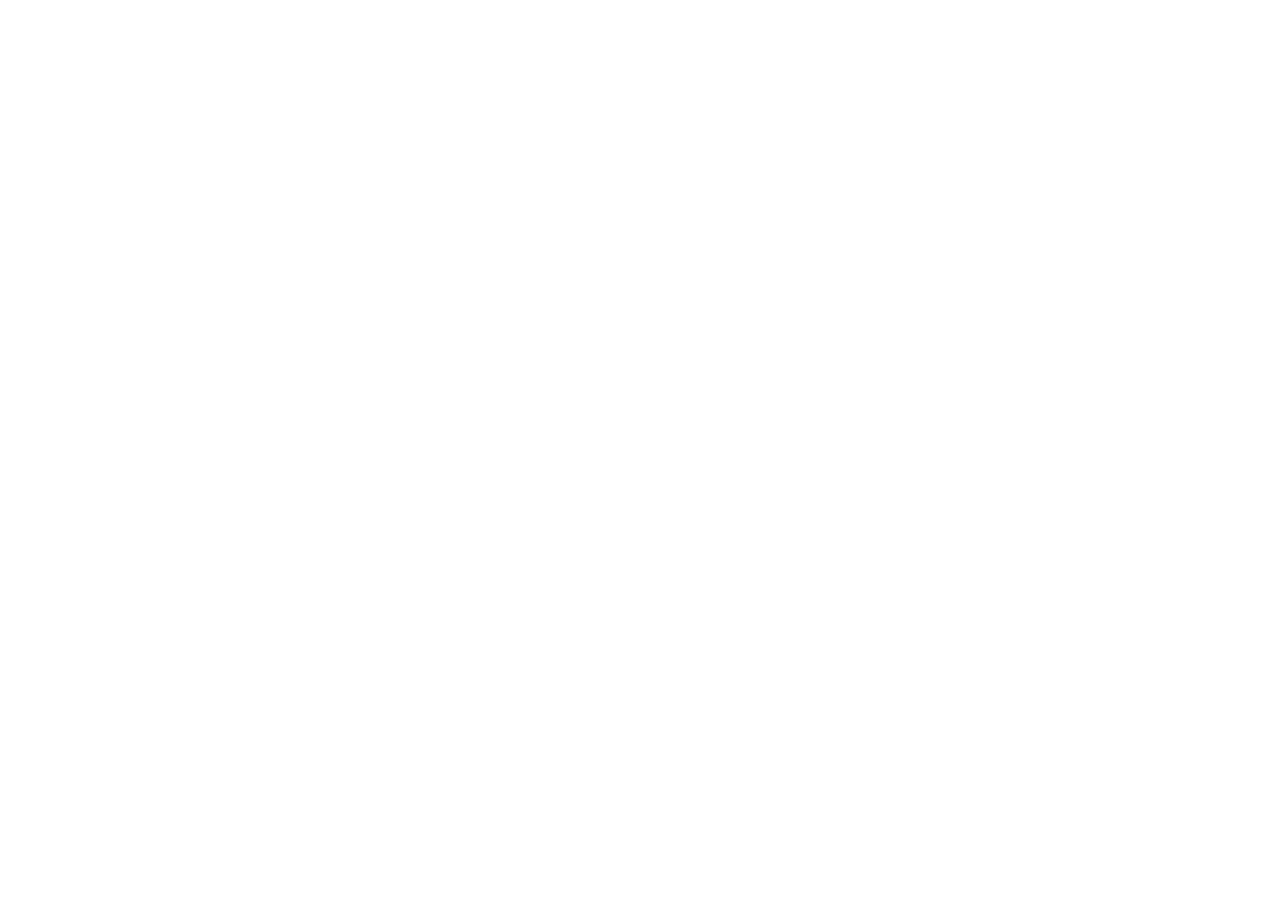
==== index.html @ b37074ed "Update index.html" ====
<!DOCTYPE html>
<html lang="en">
<head>
    <meta charset="UTF-8">
    <meta name="viewport" content="width=device-width, initial-scale=1.0">
    <title>Artistic Allure</title>
</head>
<body>
    
</body>
</html>
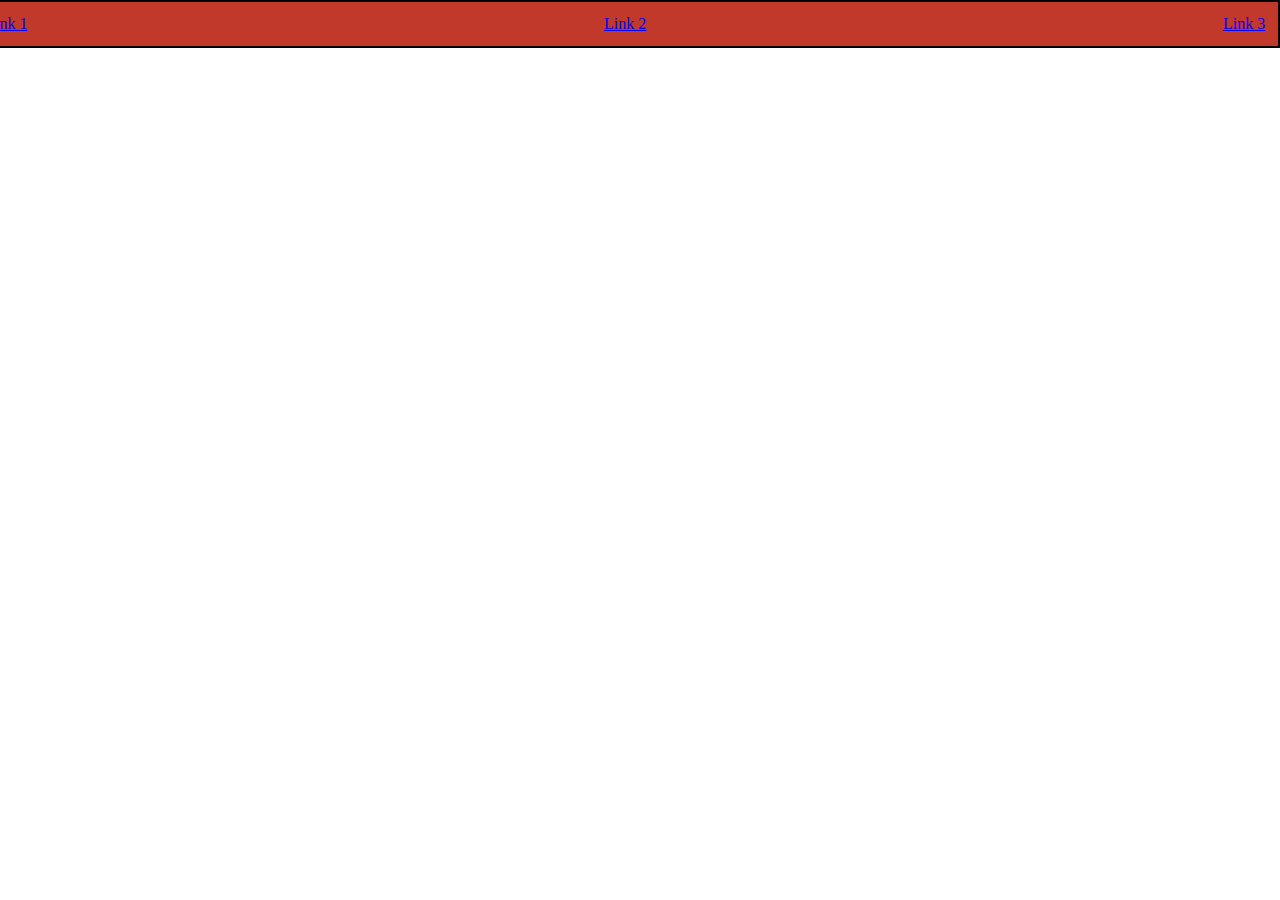
==== commit f92b3987: "La till fixed nav" ====
--- a/index.html
+++ b/index.html
@@ -3,9 +3,21 @@
 <head>
     <meta charset="UTF-8">
     <meta name="viewport" content="width=device-width, initial-scale=1.0">
+
+    <link rel="stylesheet" href="css/style.css">
+
+
+
     <title>Artistic Allure</title>
 </head>
+
 <body>
-    
+        <div id="mainnav">
+            <nav>
+                <a href="#section1">Link 1</a>
+                <a href="#section2">Link 2</a>
+                <a href="#section3">Link 3</a>
+            </nav>
+        </div>
 </body>
 </html>--- a/css/style.css
+++ b/css/style.css
@@ -0,0 +1,29 @@
+
+/* main color is #c0392b */
+
+:root {
+    --maincolor: #c0392b
+}
+
+#mainnav {
+    display: flex;
+    position: fixed;
+    top: 0;
+    right: 0;
+    width: 100%;
+
+    padding: 0.8rem; 
+    background-color: var(--maincolor);
+    border: 2px solid black;
+
+}
+
+nav {
+    display: flex;
+    flex-direction: row;
+    justify-content: space-between;
+    align-items: center;
+
+    width : 100%;
+}
+
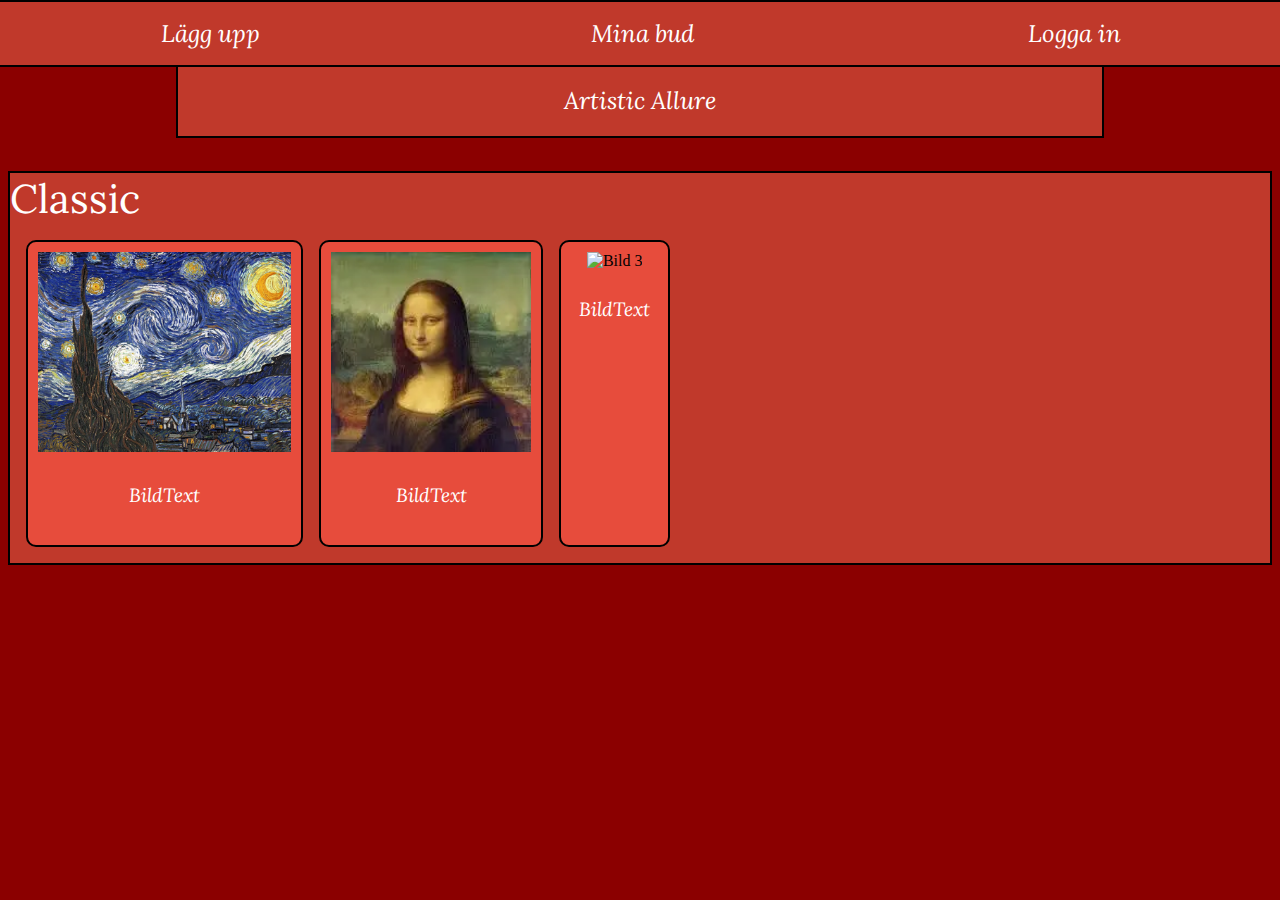
==== commit 98f346d2: "04/12-24" ====
--- a/index.html
+++ b/index.html
@@ -5,19 +5,43 @@
     <meta name="viewport" content="width=device-width, initial-scale=1.0">
 
     <link rel="stylesheet" href="css/style.css">
+    <link rel="preconnect" href="https://fonts.googleapis.com">
+    <link rel="preconnect" href="https://fonts.gstatic.com" crossorigin>
+    <link href="https://fonts.googleapis.com/css2?family=Lora:ital,wght@0,400..700;1,400..700&family=Nosifer&family=Rubik+Wet+Paint&display=swap" rel="stylesheet">
+    <title>Artistic Allure</title>
 
-
-
-    <title>Artistic Allure</title>
 </head>
 
 <body>
-        <div id="mainnav">
-            <nav>
-                <a href="#section1">Link 1</a>
-                <a href="#section2">Link 2</a>
-                <a href="#section3">Link 3</a>
-            </nav>
+    <div id="mainnav">
+        <nav>
+            <button onclick="href='#section1'"><em>Lägg upp</em></button>
+            <button onclick="href='#section2'"><em>Mina bud</em></button>
+            <button onclick="href='#section3'"><em>Logga in</em></button>
+        </nav>
+    </div>
+
+    <div id="headermain">
+        <h1><em>Artistic Allure</em></h1>
+    </div>
+
+
+    <h2 class="picture-category">Classic</h2>
+    <div class="picture-flex">
+        <div class="picture-item">
+            <img src="img/thestarrynight.webp" alt="Bild 1">
+            <p><em>BildText</em></p>
         </div>
+        <div class="picture-item">
+            <img src="img/monalisa.webp" alt="Bild 2">
+            <p><em>BildText</em></p>
+        </div>
+        <div class="picture-item">
+            <img src="image3.jpg" alt="Bild 3">
+            <p><em>BildText</em></p>
+        </div>
+
+
+    </div>
 </body>
-</html>+</html>
--- a/css/style.css
+++ b/css/style.css
@@ -1,29 +1,117 @@
-
 /* main color is #c0392b */
 
 :root {
-    --maincolor: #c0392b
+    --maincolor: #c0392b;
 }
 
 #mainnav {
-    display: flex;
     position: fixed;
     top: 0;
     right: 0;
+    left: 0;
     width: 100%;
-
-    padding: 0.8rem; 
-    background-color: var(--maincolor);
     border: 2px solid black;
-
 }
 
+
 nav {
-    display: flex;
-    flex-direction: row;
-    justify-content: space-between;
+    display: grid;
+    grid-template-columns: repeat(3, 1fr); 
+    gap: 1rem;
+    justify-items: center;
     align-items: center;
-
-    width : 100%;
+    width: 100%;
 }
 
+body {
+    background-color: darkred;
+}
+
+button {
+    background-color: #c0392b;
+    color: white;
+    padding: 1rem; 
+    font-size: 1.5rem;
+    border: none;
+    transition: background-color 0.3s;
+    width: 110%; 
+    font-family: "Lora", serif;
+    font-optical-sizing: auto;
+    font-weight: 400;
+    font-style: normal;
+}
+
+
+button:hover {
+    background-color: #e74c3c;
+}
+
+button:focus {
+    outline: none;
+}
+
+#headermain {
+    padding-top: 4.35%;
+}
+
+h1 {
+    background-color: var(--maincolor);
+    width: 70%;
+    height: 25%;
+    margin: 0 auto; 
+    padding: 20px;
+    color: white;
+    text-align: center;
+    font-size: 1.5rem;
+    border: 2px solid black ;
+    font-family: "Lora", serif;
+    font-optical-sizing: auto;
+    font-weight: 400;
+    font-style: normal;
+}
+
+.picture-flex {
+    display: flex;
+    overflow-x: auto;
+    gap: 1rem;
+    padding: 1rem;
+    background-color: var(--maincolor);
+    border: 2px solid black ;
+    border-top: 0;
+}
+
+.picture-item {
+    background-color: #e74c3c;
+    border: 2px solid black;
+    border-radius: 10px;
+    overflow: hidden;
+    text-align: center;
+    padding: 10px;
+}
+
+.picture-item img {
+    width: 100%;
+    height: 200px;
+    max-height: 200px;  /* Optional: limits the max height */
+}
+
+.picture-item p {
+    padding: 0.5rem;
+    font-size: 1.2rem;
+    font-family: "Lora", serif;
+    font-weight: 400;
+    color: white;
+}
+
+.picture-category {
+    text-align: left;
+    font-family: "Lora", serif;
+    font-optical-sizing: auto;
+    font-weight: 400;
+    font-size: 2.5rem;
+    color: white;
+    background-color: #c0392b;
+    border: 2px solid black;
+    border-bottom: 0;
+    margin-bottom: 0;
+}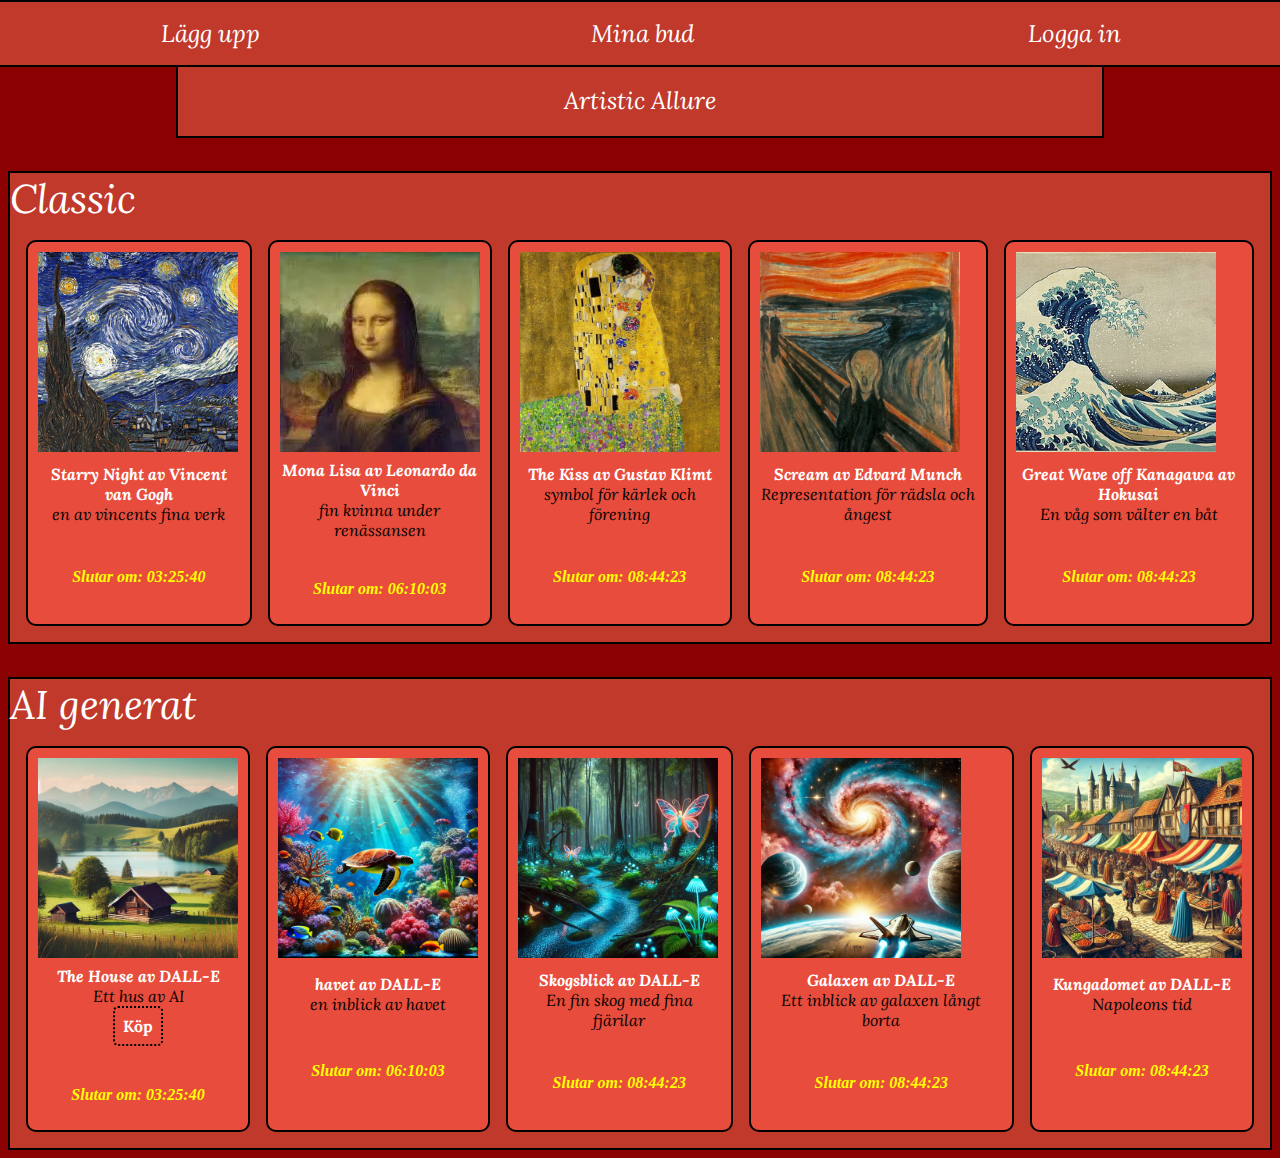
==== commit 5255b4e2: "11/12-24" ====
--- a/index.html
+++ b/index.html
@@ -26,22 +26,130 @@
     </div>
 
 
-    <h2 class="picture-category">Classic</h2>
+    <h2 class="picture-category"><em>Classic</em></h2>
     <div class="picture-flex">
         <div class="picture-item">
-            <img src="img/thestarrynight.webp" alt="Bild 1">
-            <p><em>BildText</em></p>
+            <img src="img/thestarrynight.webp" alt="The Starry Night">
+            <div class="text-container">
+                <div class="description"><em>Starry Night av Vincent van Gogh</em></div>
+                <div class="image-description">
+                    <em>en av vincents fina verk</em>
+                </div>
+            </div>
+            <div class="timer"><em>Slutar om: 03:25:40</em></div>
         </div>
+
         <div class="picture-item">
-            <img src="img/monalisa.webp" alt="Bild 2">
-            <p><em>BildText</em></p>
+            <img src="img/monalisa.webp" alt="Mona Lisa">
+            <div class="text-container">
+                <div class="description"><em>Mona Lisa av Leonardo da Vinci</em></div>
+                <div class="image-description">
+                    <em>fin kvinna under renässansen</em>
+                </div>
+            </div>
+            <div class="timer"><em>Slutar om: 06:10:03</em></div>
         </div>
+
         <div class="picture-item">
-            <img src="image3.jpg" alt="Bild 3">
-            <p><em>BildText</em></p>
+            <img src="img/kissgustavklimt.jpg" alt="Kiss Klimt">
+            <div class="text-container">
+                <div class="description"><em>The Kiss av Gustav Klimt</em></div>
+                <div class="image-description">
+                    <em>symbol för kärlek och förening</em>
+                </div>
+            </div>
+            <div class="timer"><em>Slutar om: 08:44:23</em></div>
+        </div>
+
+        <div class="picture-item">
+            <img src="img/screambild.jpg" alt="Scream Edvard">
+            <div class="text-container">
+                <div class="description"><em>Scream av Edvard Munch</em></div>
+                <div class="image-description">
+                    <em>Representation för rädsla och ångest</em>
+                </div>
+            </div>
+            <div class="timer"><em>Slutar om: 08:44:23</em></div>
+        </div>
+
+        <div class="picture-item">
+            <img src="img/Great_Wave_off_Kanagawa2.jpg" alt="wave">
+            <div class="text-container">
+                <div class="description"><em>Great Wave off Kanagawa av Hokusai</em></div>
+                <div class="image-description">
+                    <em>En våg som välter en båt</em>
+                </div>
+            </div>
+            <div class="timer"><em>Slutar om: 08:44:23</em></div>
         </div>
 
 
+
     </div>
+
+    <h2 class="picture-category"><em>AI generat</em></h2>
+
+    <div class="picture-flex">
+        <div class="picture-item">
+            <img src="img/housegpt.webp" alt="house">
+            <div class="text-container">
+                <div class="description"><em>The House av DALL-E</em></div>
+                <div class="image-description">
+                    <em>Ett hus av AI</em>
+                </div>
+                <button class="buy-button">Köp</button>
+
+            </div>
+            <div class="timer"><em>Slutar om: 03:25:40</em></div>
+        </div>
+
+        <div class="picture-item">
+            <img src="img/seagpt.webp" alt="Mona Lisa">
+            <div class="text-container">
+                <div class="description"><em>havet av DALL-E</em></div>
+                <div class="image-description">
+                    <em>en inblick av havet</em>
+                </div>
+            </div>
+            <div class="timer"><em>Slutar om: 06:10:03</em></div>
+        </div>
+
+        <div class="picture-item">
+            <img src="img/skogen.webp" alt="Kiss Klimt">
+            <div class="text-container">
+                <div class="description"><em>Skogsblick av DALL-E</em></div>
+                <div class="image-description">
+                    <em>En fin skog med fina fjärilar</em>
+                </div>
+            </div>
+            <div class="timer"><em>Slutar om: 08:44:23</em></div>
+        </div>
+
+        <div class="picture-item">
+            <img src="img/galaxen.webp" alt="Scream Edvard">
+            <div class="text-container">
+                <div class="description"><em>Galaxen av DALL-E</em></div>
+                <div class="image-description">
+                    <em>Ett inblick av galaxen långt borta</em>
+                </div>
+            </div>
+            <div class="timer"><em>Slutar om: 08:44:23</em></div>
+        </div>
+
+        <div class="picture-item">
+            <img src="img/medieval.webp" alt="wave">
+            <div class="text-container">
+                <div class="description"><em>Kungadomet av DALL-E</em></div>
+                <div class="image-description">
+                    <em>Napoleons tid</em>
+                </div>
+            </div>
+            <div class="timer"><em>Slutar om: 08:44:23</em></div>
+        </div>
+
+
+
+    </div>    
+
 </body>
 </html>
--- a/css/style.css
+++ b/css/style.css
@@ -27,8 +27,8 @@
     background-color: darkred;
 }
 
-button {
-    background-color: #c0392b;
+nav button {
+    background-color: var(--maincolor);
     color: white;
     padding: 1rem; 
     font-size: 1.5rem;
@@ -42,11 +42,11 @@
 }
 
 
-button:hover {
+nav button:hover {
     background-color: #e74c3c;
 }
 
-button:focus {
+nav button:focus {
     outline: none;
 }
 
@@ -72,7 +72,6 @@
 
 .picture-flex {
     display: flex;
-    overflow-x: auto;
     gap: 1rem;
     padding: 1rem;
     background-color: var(--maincolor);
@@ -81,18 +80,22 @@
 }
 
 .picture-item {
+    display: grid;
+    grid-template-rows: auto auto auto auto auto; /* 5 rows for img, description, image-description, buy-button, timer */
+    gap: 0.5rem; /* Space between items if needed */
     background-color: #e74c3c;
     border: 2px solid black;
     border-radius: 10px;
-    overflow: hidden;
     text-align: center;
     padding: 10px;
 }
 
+
 .picture-item img {
-    width: 100%;
+    width: 200px;
     height: 200px;
-    max-height: 200px;  /* Optional: limits the max height */
+    max-height: 200px; 
+    object-fit: cover;
 }
 
 .picture-item p {
@@ -110,8 +113,55 @@
     font-weight: 400;
     font-size: 2.5rem;
     color: white;
-    background-color: #c0392b;
+    background-color: var(--maincolor);
     border: 2px solid black;
     border-bottom: 0;
     margin-bottom: 0;
+}
+
+.image-description {
+    text-align: center;
+    overflow: hidden;
+    color: black;
+    font-family: "Lora", serif;
+    font-weight: 400;
+    font-size: 1rem;
+}
+
+.description {
+    text-align: center;
+    color: white;
+    font-family: "Lora", serif;
+    font-weight: 700;
+    word-wrap: break-word;
+}
+
+
+.text-container {
+    padding-bottom: 2rem;
+}
+
+.timer {
+    text-align: center;
+    font-weight: bold;
+    margin-bottom: 0.5;
+    color: yellow; 
+}
+
+.buy-button {
+    display: inline-block;
+    background-color: #e74c3c;
+    color: white;
+    border: 2px dotted black;
+    border-radius: 5px;
+    padding: 0.5rem 0.5rem;
+    font-family: "Lora", serif;
+    font-weight: 700;
+    font-size: 1rem;
+    cursor: pointer;
+    margin: 5 5;
+    transition: background-color 0.3s;
+}
+.buy-button:hover {
+    background-color: var(--maincolor); 
 }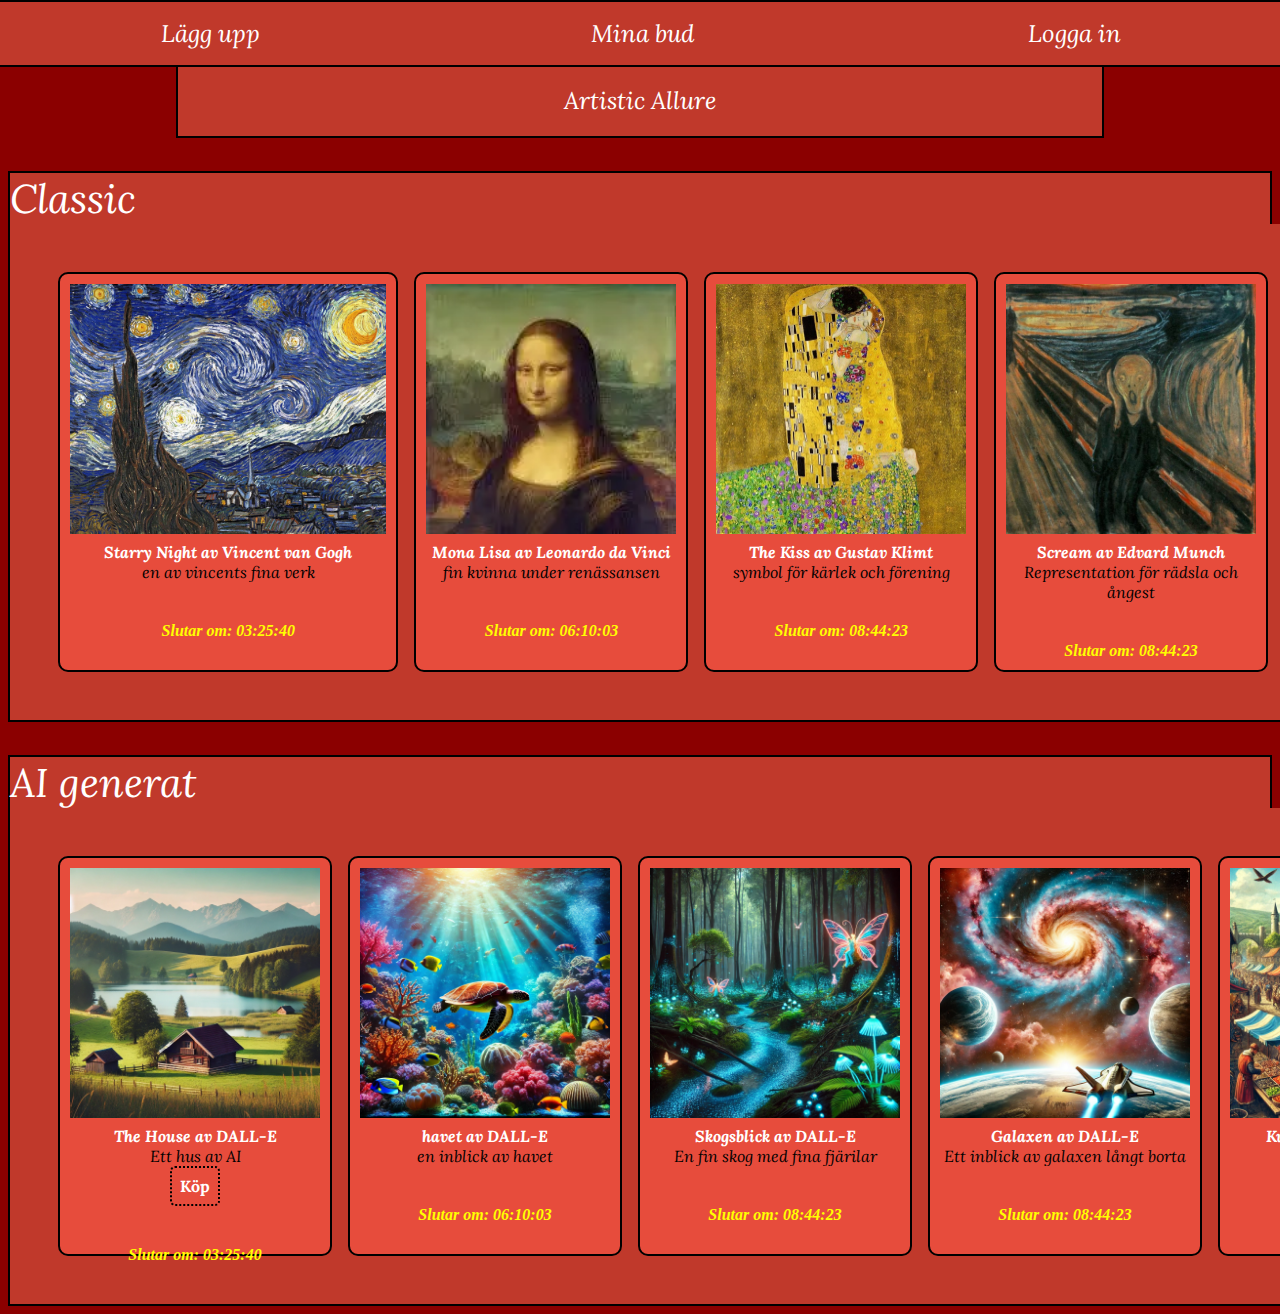
==== commit a75457cd: "12/12-24" ====
--- a/index.html
+++ b/index.html
@@ -28,6 +28,7 @@
 
     <h2 class="picture-category"><em>Classic</em></h2>
     <div class="picture-flex">
+
         <div class="picture-item">
             <img src="img/thestarrynight.webp" alt="The Starry Night">
             <div class="text-container">
@@ -62,7 +63,7 @@
         </div>
 
         <div class="picture-item">
-            <img src="img/screambild.jpg" alt="Scream Edvard">
+            <img src="img/screambild.png" alt="Scream Edvard">
             <div class="text-container">
                 <div class="description"><em>Scream av Edvard Munch</em></div>
                 <div class="image-description">
@@ -73,7 +74,7 @@
         </div>
 
         <div class="picture-item">
-            <img src="img/Great_Wave_off_Kanagawa2.jpg" alt="wave">
+            <img src="img/Great_Wave_off_Kanagawa2.png" alt="wave">
             <div class="text-container">
                 <div class="description"><em>Great Wave off Kanagawa av Hokusai</em></div>
                 <div class="image-description">
--- a/css/style.css
+++ b/css/style.css
@@ -73,28 +73,28 @@
 .picture-flex {
     display: flex;
     gap: 1rem;
-    padding: 1rem;
+    padding: 3rem;
     background-color: var(--maincolor);
     border: 2px solid black ;
     border-top: 0;
+    width: 100%;
 }
 
 .picture-item {
     display: grid;
-    grid-template-rows: auto auto auto auto auto; /* 5 rows for img, description, image-description, buy-button, timer */
+    grid-template-rows: repeat(5,1fr); /* 5 rows for img, description, image-description, buy-button, timer */
     gap: 0.5rem; /* Space between items if needed */
     background-color: #e74c3c;
     border: 2px solid black;
     border-radius: 10px;
     text-align: center;
     padding: 10px;
+    height: 23.5rem
 }
 
 
 .picture-item img {
-    width: 200px;
-    height: 200px;
-    max-height: 200px; 
+    height: 250px;
     object-fit: cover;
 }
 
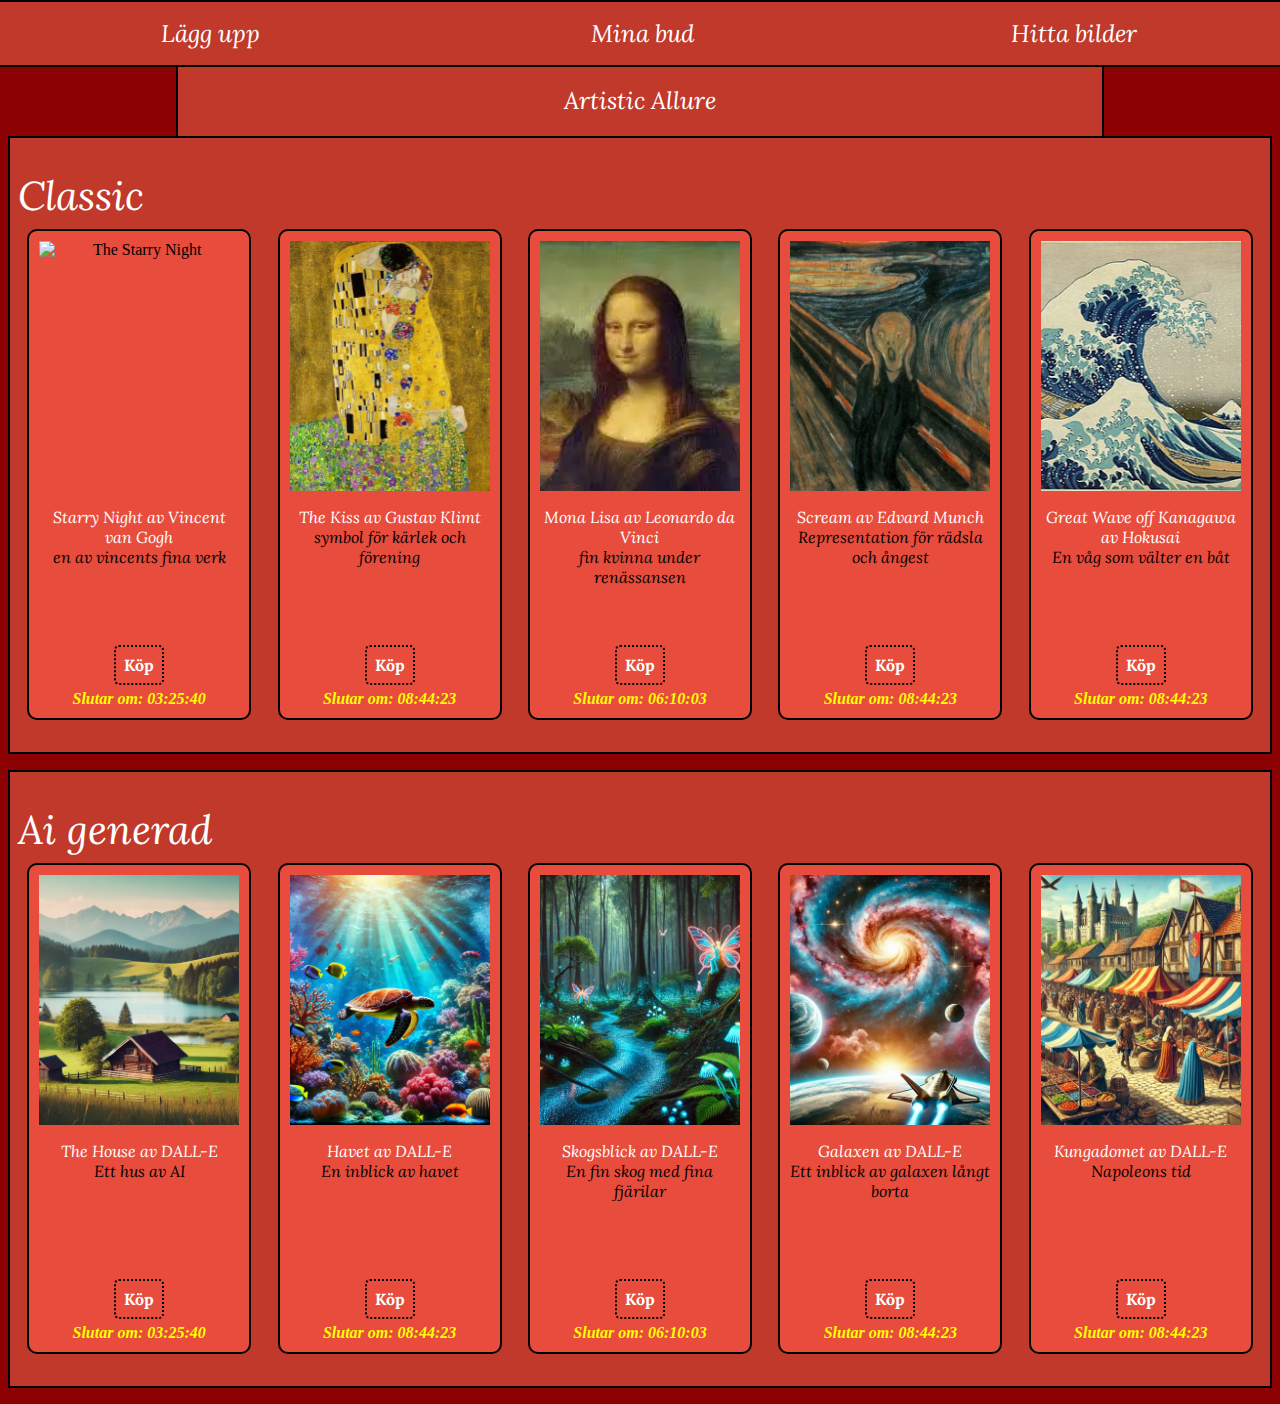
==== commit 13a1789c: "08/1-25" ====
--- a/index.html
+++ b/index.html
@@ -3,154 +3,142 @@
 <head>
     <meta charset="UTF-8">
     <meta name="viewport" content="width=device-width, initial-scale=1.0">
-
     <link rel="stylesheet" href="css/style.css">
     <link rel="preconnect" href="https://fonts.googleapis.com">
     <link rel="preconnect" href="https://fonts.gstatic.com" crossorigin>
     <link href="https://fonts.googleapis.com/css2?family=Lora:ital,wght@0,400..700;1,400..700&family=Nosifer&family=Rubik+Wet+Paint&display=swap" rel="stylesheet">
     <title>Artistic Allure</title>
-
 </head>
-
 <body>
     <div id="mainnav">
         <nav>
-            <button onclick="href='#section1'"><em>Lägg upp</em></button>
+            <button onclick="location.href='lagguppbild.html'"><em>Lägg upp</em></button>
             <button onclick="href='#section2'"><em>Mina bud</em></button>
-            <button onclick="href='#section3'"><em>Logga in</em></button>
+            <button onclick="location.href='index.html'"><em>Hitta bilder</em></button>
         </nav>
     </div>
-
     <div id="headermain">
-        <h1><em>Artistic Allure</em></h1>
+        <h1 class="byeborderbottom"><em>Artistic Allure</em></h1>
     </div>
-
-
-    <h2 class="picture-category"><em>Classic</em></h2>
-    <div class="picture-flex">
-
-        <div class="picture-item">
-            <img src="img/thestarrynight.webp" alt="The Starry Night">
-            <div class="text-container">
-                <div class="description"><em>Starry Night av Vincent van Gogh</em></div>
-                <div class="image-description">
-                    <em>en av vincents fina verk</em>
+    <div class="image-box">
+        <h2><em>Classic</em></h2>
+        <div class="image-columns">
+            <div class="image-column">
+                <img src="img/thestarrynight.png" alt="The Starry Night">
+                <div class="text-container">
+                    <div class="description"><em>Starry Night av Vincent van Gogh</em></div>
+                    <div class="image-description"><em>en av vincents fina verk</em></div>
+                </div>
+                <div class="column-footer">
+                    <button onclick="location.href='kopbild.html'" class="buy-button">Köp</button>
+                    <div class="timer"><em>Slutar om: 03:25:40</em></div>
                 </div>
             </div>
-            <div class="timer"><em>Slutar om: 03:25:40</em></div>
-        </div>
-
-        <div class="picture-item">
-            <img src="img/monalisa.webp" alt="Mona Lisa">
-            <div class="text-container">
-                <div class="description"><em>Mona Lisa av Leonardo da Vinci</em></div>
-                <div class="image-description">
-                    <em>fin kvinna under renässansen</em>
+            <div class="image-column">
+                <img src="img/kissgustavklimt.jpg" alt="Kiss Klimt">
+                <div class="text-container">
+                    <div class="description"><em>The Kiss av Gustav Klimt</em></div>
+                    <div class="image-description"><em>symbol för kärlek och förening</em></div>
+                </div>
+                <div class="column-footer">
+                    <button onclick="location.href='kopbild.html'" class="buy-button">Köp</button>
+                    <div class="timer"><em>Slutar om: 08:44:23</em></div>
                 </div>
             </div>
-            <div class="timer"><em>Slutar om: 06:10:03</em></div>
-        </div>
-
-        <div class="picture-item">
-            <img src="img/kissgustavklimt.jpg" alt="Kiss Klimt">
-            <div class="text-container">
-                <div class="description"><em>The Kiss av Gustav Klimt</em></div>
-                <div class="image-description">
-                    <em>symbol för kärlek och förening</em>
+            <div class="image-column">
+                <img src="img/monalisa.webp" alt="Mona Lisa">
+                <div class="text-container">
+                    <div class="description"><em>Mona Lisa av Leonardo da Vinci</em></div>
+                    <div class="image-description"><em>fin kvinna under renässansen</em></div>
+                </div>
+                <div class="column-footer">
+                    <button onclick="location.href='kopbild.html'" class="buy-button">Köp</button>
+                    <div class="timer"><em>Slutar om: 06:10:03</em></div>
                 </div>
             </div>
-            <div class="timer"><em>Slutar om: 08:44:23</em></div>
-        </div>
-
-        <div class="picture-item">
-            <img src="img/screambild.png" alt="Scream Edvard">
-            <div class="text-container">
-                <div class="description"><em>Scream av Edvard Munch</em></div>
-                <div class="image-description">
-                    <em>Representation för rädsla och ångest</em>
+            <div class="image-column">
+                <img src="img/screambild.png" alt="Scream Edvard">
+                <div class="text-container">
+                    <div class="description"><em>Scream av Edvard Munch</em></div>
+                    <div class="image-description"><em>Representation för rädsla och ångest</em></div>
+                </div>
+                <div class="column-footer">
+                    <button onclick="location.href='kopbild.html'" class="buy-button">Köp</button>
+                    <div class="timer"><em>Slutar om: 08:44:23</em></div>
                 </div>
             </div>
-            <div class="timer"><em>Slutar om: 08:44:23</em></div>
-        </div>
-
-        <div class="picture-item">
-            <img src="img/Great_Wave_off_Kanagawa2.png" alt="wave">
-            <div class="text-container">
-                <div class="description"><em>Great Wave off Kanagawa av Hokusai</em></div>
-                <div class="image-description">
-                    <em>En våg som välter en båt</em>
+            <div class="image-column">
+                <img src="img/Great_Wave_off_Kanagawa2.png" alt="wave">
+                <div class="text-container">
+                    <div class="description"><em>Great Wave off Kanagawa av Hokusai</em></div>
+                    <div class="image-description"><em>En våg som välter en båt</em></div>
+                </div>
+                <div class="column-footer">
+                    <button onclick="location.href='kopbild.html'" class="buy-button">Köp</button>
+                    <div class="timer"><em>Slutar om: 08:44:23</em></div>
                 </div>
             </div>
-            <div class="timer"><em>Slutar om: 08:44:23</em></div>
         </div>
-
-
-
     </div>
-
-    <h2 class="picture-category"><em>AI generat</em></h2>
-
-    <div class="picture-flex">
-        <div class="picture-item">
-            <img src="img/housegpt.webp" alt="house">
-            <div class="text-container">
-                <div class="description"><em>The House av DALL-E</em></div>
-                <div class="image-description">
-                    <em>Ett hus av AI</em>
+    <div class="image-box">
+        <h2><em>Ai generad</em></h2>
+        <div class="image-columns">
+            <div class="image-column">
+                <img src="img/housegpt.webp" alt="house by gpt">
+                <div class="text-container">
+                    <div class="description"><em>The House av DALL-E</em></div>
+                    <div class="image-description"><em>Ett hus av AI</em></div>
                 </div>
-                <button class="buy-button">Köp</button>
-
-            </div>
-            <div class="timer"><em>Slutar om: 03:25:40</em></div>
-        </div>
-
-        <div class="picture-item">
-            <img src="img/seagpt.webp" alt="Mona Lisa">
-            <div class="text-container">
-                <div class="description"><em>havet av DALL-E</em></div>
-                <div class="image-description">
-                    <em>en inblick av havet</em>
+                <div class="column-footer">
+                    <button onclick="location.href='kopbild.html'" class="buy-button">Köp</button>
+                    <div class="timer"><em>Slutar om: 03:25:40</em></div>
                 </div>
             </div>
-            <div class="timer"><em>Slutar om: 06:10:03</em></div>
-        </div>
-
-        <div class="picture-item">
-            <img src="img/skogen.webp" alt="Kiss Klimt">
-            <div class="text-container">
-                <div class="description"><em>Skogsblick av DALL-E</em></div>
-                <div class="image-description">
-                    <em>En fin skog med fina fjärilar</em>
+            <div class="image-column">
+                <img src="img/seagpt.webp" alt="Havet ai generad av gpt">
+                <div class="text-container">
+                    <div class="description"><em>Havet av DALL-E</em></div>
+                    <div class="image-description"><em>En inblick av havet</em></div>
+                </div>
+                <div class="column-footer">
+                    <button onclick="location.href='kopbild.html'" class="buy-button">Köp</button>
+                    <div class="timer"><em>Slutar om: 08:44:23</em></div>
                 </div>
             </div>
-            <div class="timer"><em>Slutar om: 08:44:23</em></div>
-        </div>
-
-        <div class="picture-item">
-            <img src="img/galaxen.webp" alt="Scream Edvard">
-            <div class="text-container">
-                <div class="description"><em>Galaxen av DALL-E</em></div>
-                <div class="image-description">
-                    <em>Ett inblick av galaxen långt borta</em>
+            <div class="image-column">
+                <img src="img/skogen.webp" alt="Skogen ai generad av gpt">
+                <div class="text-container">
+                    <div class="description"><em>Skogsblick av DALL-E</em></div>
+                    <div class="image-description"><em>En fin skog med fina fjärilar</em></div>
+                </div>
+                <div class="column-footer">
+                    <button onclick="location.href='kopbild.html'" class="buy-button">Köp</button>
+                    <div class="timer"><em>Slutar om: 06:10:03</em></div>
                 </div>
             </div>
-            <div class="timer"><em>Slutar om: 08:44:23</em></div>
-        </div>
-
-        <div class="picture-item">
-            <img src="img/medieval.webp" alt="wave">
-            <div class="text-container">
-                <div class="description"><em>Kungadomet av DALL-E</em></div>
-                <div class="image-description">
-                    <em>Napoleons tid</em>
+            <div class="image-column">
+                <img src="img/galaxen.webp" alt="En bild av galaxen med rymdraket gpt">
+                <div class="text-container">
+                    <div class="description"><em>Galaxen av DALL-E</em></div>
+                    <div class="image-description"><em>Ett inblick av galaxen långt borta</em></div>
+                </div>
+                <div class="column-footer">
+                    <button onclick="location.href='kopbild.html'" class="buy-button">Köp</button>
+                    <div class="timer"><em>Slutar om: 08:44:23</em></div>
                 </div>
             </div>
-            <div class="timer"><em>Slutar om: 08:44:23</em></div>
+            <div class="image-column">
+                <img src="img/medieval.webp" alt="Kunadome förr i tdien gpt">
+                <div class="text-container">
+                    <div class="description"><em>Kungadomet av DALL-E</em></div>
+                    <div class="image-description"><em>Napoleons tid</em></div>
+                </div>
+                <div class="column-footer">
+                    <button onclick="location.href='kopbild.html'" class="buy-button">Köp</button>
+                    <div class="timer"><em>Slutar om: 08:44:23</em></div>
+                </div>
+            </div>
         </div>
-
-
-
-    </div>    
-
+    </div>
 </body>
 </html>
--- a/css/style.css
+++ b/css/style.css
@@ -1,7 +1,10 @@
 /* main color is #c0392b */
-
 :root {
     --maincolor: #c0392b;
+}
+
+body {
+    background-color: darkred;
 }
 
 #mainnav {
@@ -13,34 +16,28 @@
     border: 2px solid black;
 }
 
-
 nav {
     display: grid;
-    grid-template-columns: repeat(3, 1fr); 
+    grid-template-columns: repeat(3, 1fr);
     gap: 1rem;
     justify-items: center;
     align-items: center;
     width: 100%;
 }
 
-body {
-    background-color: darkred;
-}
-
 nav button {
     background-color: var(--maincolor);
     color: white;
-    padding: 1rem; 
+    padding: 1rem;
     font-size: 1.5rem;
     border: none;
     transition: background-color 0.3s;
-    width: 110%; 
+    width: 110%;
     font-family: "Lora", serif;
     font-optical-sizing: auto;
     font-weight: 400;
     font-style: normal;
 }
-
 
 nav button:hover {
     background-color: #e74c3c;
@@ -54,69 +51,82 @@
     padding-top: 4.35%;
 }
 
+.byeborderbottom {
+    border-bottom: 0;
+}
+
 h1 {
     background-color: var(--maincolor);
     width: 70%;
     height: 25%;
-    margin: 0 auto; 
+    margin: 0 auto;
     padding: 20px;
     color: white;
     text-align: center;
     font-size: 1.5rem;
-    border: 2px solid black ;
+    border: 2px solid black;
     font-family: "Lora", serif;
     font-optical-sizing: auto;
     font-weight: 400;
     font-style: normal;
 }
 
-.picture-flex {
-    display: flex;
-    gap: 1rem;
-    padding: 3rem;
-    background-color: var(--maincolor);
-    border: 2px solid black ;
-    border-top: 0;
-    width: 100%;
-}
-
-.picture-item {
-    display: grid;
-    grid-template-rows: repeat(5,1fr); /* 5 rows for img, description, image-description, buy-button, timer */
-    gap: 0.5rem; /* Space between items if needed */
+.image-box {
+    display: grid;
+    gap: 0.5rem;
+    padding: 2rem 0.5rem;
+    background-color: var(--maincolor);
+    border: 2px solid black;
+    margin-bottom: 1rem;
+}
+
+.image-box h2 {
+    font-family: "Lora", serif;
+    font-optical-sizing: auto;
+    font-weight: 400;
+    font-size: 2.5rem;
+    color: white;
+    margin: 0;
+}
+
+.image-columns {
+    display: grid;
+    grid-template-columns: repeat(5, 1fr);
+    gap: 0.5rem;
+}
+
+.image-column {
     background-color: #e74c3c;
     border: 2px solid black;
     border-radius: 10px;
     text-align: center;
     padding: 10px;
-    height: 23.5rem
-}
-
-
-.picture-item img {
+    margin: auto;
+    display: grid;
+    grid-template-rows: 2fr 1fr 0.5fr;
+}
+
+.image-column img {
+    width: 200px;
     height: 250px;
     object-fit: cover;
-}
-
-.picture-item p {
-    padding: 0.5rem;
-    font-size: 1.2rem;
-    font-family: "Lora", serif;
-    font-weight: 400;
-    color: white;
-}
-
-.picture-category {
-    text-align: left;
-    font-family: "Lora", serif;
-    font-optical-sizing: auto;
-    font-weight: 400;
-    font-size: 2.5rem;
-    color: white;
-    background-color: var(--maincolor);
-    border: 2px solid black;
-    border-bottom: 0;
-    margin-bottom: 0;
+    padding-bottom: 1rem;
+}
+
+.text-container {
+    max-width: 200px;
+    padding-bottom: 2rem;
+}
+
+.description {
+    text-align: center;
+    color: white;
+    font-family: "Lora", serif;
+    font-weight: 400;
+    word-wrap: break-word;
+    white-space: normal;
+    overflow-wrap: break-word;
+    max-width: 100%;
 }
 
 .image-description {
@@ -126,26 +136,10 @@
     font-family: "Lora", serif;
     font-weight: 400;
     font-size: 1rem;
-}
-
-.description {
-    text-align: center;
-    color: white;
-    font-family: "Lora", serif;
-    font-weight: 700;
+    white-space: normal;
+    overflow-wrap: break-word;
     word-wrap: break-word;
-}
-
-
-.text-container {
-    padding-bottom: 2rem;
-}
-
-.timer {
-    text-align: center;
-    font-weight: bold;
-    margin-bottom: 0.5;
-    color: yellow; 
+    max-width: 100%;
 }
 
 .buy-button {
@@ -159,9 +153,107 @@
     font-weight: 700;
     font-size: 1rem;
     cursor: pointer;
-    margin: 5 5;
+    margin: 5px;
     transition: background-color 0.3s;
 }
+
 .buy-button:hover {
-    background-color: var(--maincolor); 
+    background-color: var(--maincolor);
+}
+
+.timer {
+    text-align: center;
+    font-weight: bold;
+    color: yellow;
+}
+
+article {
+    background-color: var(--maincolor);
+    padding: 4rem;
+    color: white;
+    text-align: center;
+    font-size: 1.5rem;
+    border: 2px solid black;
+    font-family: "Lora", serif;
+    font-optical-sizing: auto;
+    font-weight: 400;
+    font-style: normal;
+}
+
+.setupimggrid {
+    margin-top: 60px;
+    display: grid;
+    grid-template-columns: 1fr;
+}
+
+.setupbuygrid {
+    margin-top: 100px;
+    display: grid;
+    grid-template-columns: 0.15fr 1fr;
+    margin-bottom: 20px;
+}
+
+
+.bildgridkool {
+    display: grid;
+    grid-template-rows: 1fr 2fr 0.5fr;
+    justify-content: center;
+    align-items: center;
+}
+
+.setupimg {
+    margin: auto;
+    background-color: var(--maincolor);
+    padding: 20px;
+    border: 2px solid black;
+}
+
+.laggupbutton {
+    display: inline-block;
+    background-color: var(--maincolor);
+    color: white;
+    border: 2px solid black;
+    border-radius: 5px;
+    padding: 0.5rem 0.5rem;
+    font-family: "Lora", serif;
+    font-weight: 700;
+    font-size: 1rem;
+    cursor: pointer;
+    margin: 5px;
+    transition: background-color 0.3s, border 0.25s;
+}
+
+.laggupbutton:hover {
+    background-color: #e74c3c;
+    border: 2px solid gold;
+}
+
+.kopbutton {
+    display: inline-block;
+    background-color: var(--maincolor);
+    color: white;
+    border: 2px solid black;
+    border-radius: 5px;
+    padding: 0.5rem 0.5rem;
+    font-family: "Lora", serif;
+    font-weight: 700;
+    font-size: 1rem;
+    cursor: pointer;
+    margin: 5px;
+    transition: background-color 0.3s, border 0.25s;
+}
+
+.kopbutton:hover {
+    background-color: #e74c3c;
+    border: 2px solid gold;
+}
+
+.kopbeskrivning {
+    margin-top: -120px;
+    margin-bottom: 20px;
+}
+
+.kopnamn {
+    margin-bottom: -50px;
+    
 }